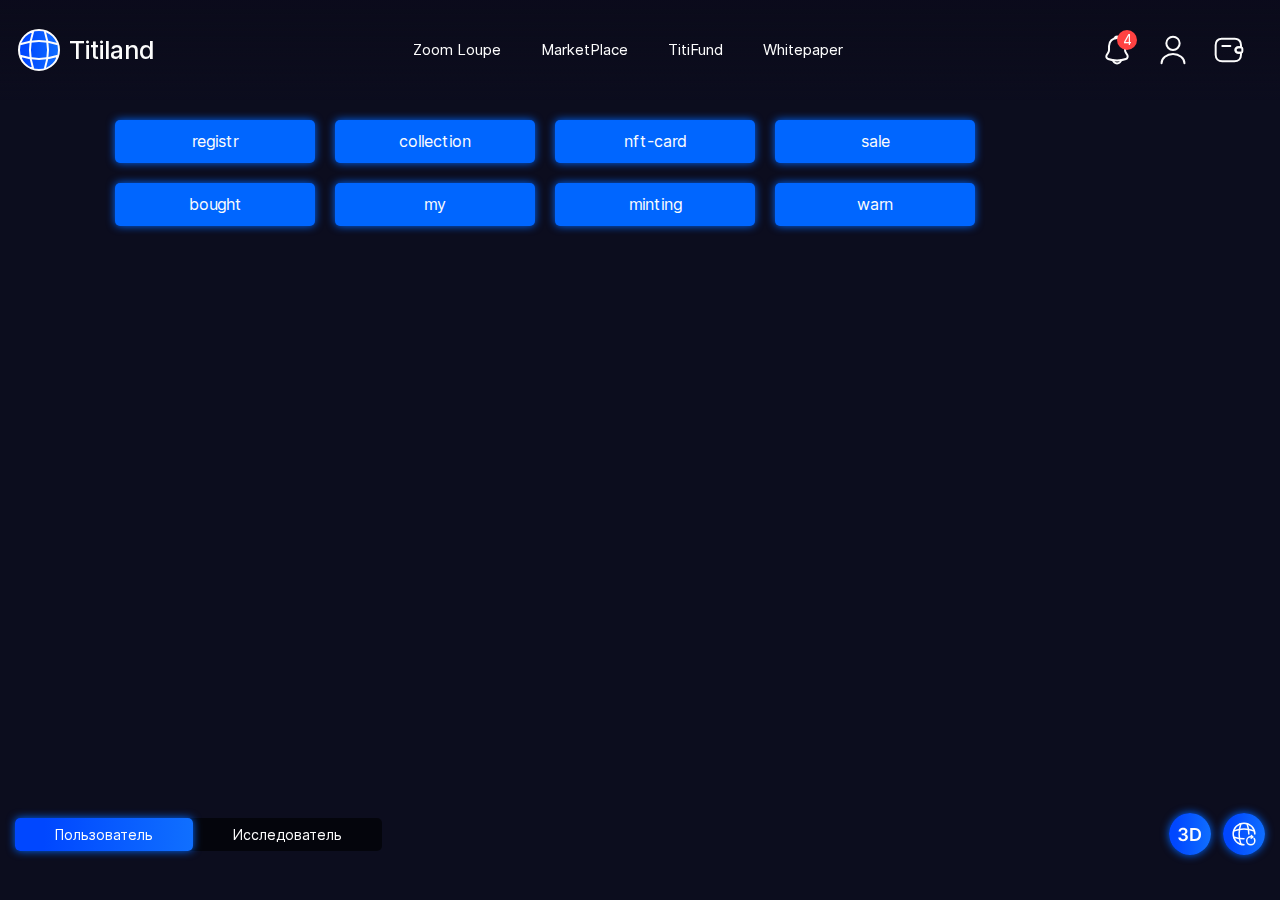
==== index.html @ 987bbcaa "fixes" ====
<!DOCTYPE html>
<html lang="ru">

<head>
   <meta charset="UTF-8">
   <meta http-equiv="X-UA-Compatible" content="IE=edge">
   <meta name="viewport" content="width=device-width, initial-scale=1.0">
   <title>Titiland</title>
   <link rel="stylesheet" href="css/style.css">
</head>

<body>
   <div class="wrapper overflow--hide">
      <header class="header">
         <div class="header__container">
            <a class="header__logo logo" href="#">
               <div class="logo__image">
                  <img src="img/logo.svg" alt="Лого">
               </div>
               <div class="logo__name">
                  Titiland
               </div>
            </a>
            <div class="header__menu menu">
               <a class="menu__item">Zoom Loupe</a>
               <a class="menu__item" href="#">MarketPlace</a>
               <a class="menu__item" href="titifund.html">TitiFund</a>
               <a class="menu__item" href="#">Whitepaper</a>
            </div>
            <button class="header__button btn dn" >
               Подключить кошелек
            </button>
            <div class="header__icons">
               <a class="header__notification">
                  <img src="img/notification.svg" alt="">
                  <span>4</span>
               </a>
               <a href="profile.html" class="header__user">
                  <img src="img/user.svg" alt="">
               </a>
               <a class="header__wallet">
                  <img src="img/wallet.svg" alt="">
               </a>

            </div>
            <div class="burger">
               <span class="bar-top"></span>
               <span class="bar-mid"></span>
               <span class="bar-bot"></span>
            </div>
         </div>
      </header>
      <main class="main">
         <div class="main__container">
            <div class="wallet">
               <div class="wallet__body">
                  <div class="closebtn"></div>
                  <div class="wallet__title">Мой кошелек</div>
                  <div class="wallet__number">0xe1C...B3F5</div>
                  <div class="wallet__value">$0,00 USD</div>
                  <div class="wallet__button btn">Пополнить баланс</div>
                  <div class="wallet__button btn btn-grey">Выйти из кошелька</div>
               </div>
            </div>
            <div class="notification">
               <div class="notification__body">
                  <div class="closebtn"></div>
                  <div class="notification__title">Уведомления</div>
                  <div class="notification__items">
                     <div class="notification__null">
                        У вас нет<br> уведомлений
                     </div>
                     <div class="notification__item">
                        <div class="notification__name">
                           Запрос на покупку NFT
                        </div>
                        <div class="notification__description">
                           Вам поступило предложение о покупке NFT из вашей коллекции “Название NFT”.
                        </div>
                     </div>
                     <div class="notification__item">
                        <div class="notification__name">
                           Запрос отклонен
                        </div>
                        <div class="notification__description">
                           Владелец “Название NFT” отклонил предложение
                        </div>
                     </div>
                     <div class="notification__item">
                        <div class="notification__name">
                           Запрос отклонен
                        </div>
                        <div class="notification__description">
                           Владелец “Название NFT” отклонил предложение
                        </div>
                     </div>
                     <div class="notification__item">
                        <div class="notification__name">
                           Вы купили NFT
                        </div>
                        <div class="notification__description">
                           Поздравляем! Вы купили “Название NFT”.
                        </div>
                     </div>
                     <div class="notification__item">
                        <div class="notification__name">
                           Вы продали NFT
                        </div>
                        <div class="notification__description">
                           Поздравляем! Вы продали “Название NFT” за $100.
                        </div>
                     </div>
                  </div>
                  <div class="notification__button btn btn-grey">Посмотреть все</div>
               </div>
            </div>
            <span class="btns">
               <button class="btn registr">registr</button>
               <button class="btn collect">collection</button>
               <button class="btn nft">nft-card</button>
               <button class="btn sale">sale</button>
               <button class="btn bought">bought</button>
               <button class="btn my">my</button>
               <button class="btn mint">minting</button>
               <button class="btn warn">warn</button>
            </span>
            <style>
               .btns .btn {
                  margin: 20px 20px 0 0;
                  width: 200px;
               }
               .main__container span {
                  margin: 100px;
                  display: flex;
                  flex-wrap: wrap;
               }
            </style>
         </div>
         <div class="registration dn" >
            <div class="registration__title">Добро пожаловать!</div>
            <input type="text" name="nick" class="registration__nick" placeholder="Введите никнейм">
            <input type="text" name="email" class="registration__email" placeholder="Введите электронную почту">
            <button class="registration__button btn">Завершить регистрацию</button>
         </div>
         <div class="collection dn" >
            <span class="closebtn"></span>
            <div class="collection__image bg-image">
               <img src="img/nft.png" alt="">
            </div>
            <div class="collection__name">
               Название коллекции
            </div>
            <div class="collection__info">
               Описание коллекции Описание коллекции Описание коллекции Описание коллекции
            </div>
            <div class="collection__stats stats-collection">
               <div class="stats-collection__count">
                  <div class="stats-collection__value">100000</div>
                  <div class="stats-collection__description">Всего NFT</div>
               </div>
               <div class="stats-collection__bought">
                  <div class="stats-collection__value">1000</div>
                  <div class="stats-collection__description">Куплено</div>
               </div>
               <div class="stats-collection__price">
                  <div class="stats-collection__value">$ 99</div>
                  <div class="stats-collection__description">Стоимость NFT</div>
               </div>
            </div>
            <div class="collection__button btn">Заминтить</div>
         </div>
         <div class="nft-card dn" >
            <div class="closebtn"></div>
            <div class="nft-card__info">
               <div class="nft-card__status">Свободна</div>
               <div class="nft-card__name">Название NFT</div>
               <div class="nft-card__collection">Название коллекции</div>
               <div class="nft-card__price price-nft-card">
                  <div class="price-nft-card__item">
                     <div class="price-nft-card__value">$ 10</div>
                     <div class="price-nft-card__description">Стоимость NFT</div>
                  </div>
               </div>
               <div class="nft-card__button btn">Заминтить</div>
            </div>
            <div class="nft-card__image bg-image">
               <img src="img/nft.png" alt="">
            </div>
         </div>
         <div class="nft-card sale dn" >
            <div class="closebtn"></div>
            <div class="nft-card__info">
               <div class="nft-card__status">На продаже</div>
               <div class="nft-card__name">Название NFT</div>
               <div class="nft-card__collection">Название коллекции</div>
               <div class="nft-card__price price-nft-card">
                  <div class="price-nft-card__item">
                     <div class="price-nft-card__value">$ 10</div>
                     <div class="price-nft-card__description">Стоимость NFT</div>
                  </div>
               </div>
               <div class="nft-card__button btn btn-grey">Перейти к покупке</div>
            </div>
            <div class="nft-card__image bg-image">
               <img src="img/nft.png" alt="">
            </div>
         </div>
         <div class="nft-card bought dn" >
            <div class="closebtn"></div>
            <div class="nft-card__info">
               <div class="nft-card__status">Куплена</div>
               <div class="nft-card__name">Название NFT</div>
               <div class="nft-card__collection">Название коллекции</div>
               <div class="nft-card__button btn btn-grey">Запросить покупку</div>
               <div class="nft-card__button btn btn-grey">Запросить обмен</div>
            </div>
            <div class="nft-card__image bg-image">
               <img src="img/nft.png" alt="">
            </div>
         </div>
         <div class="nft-card my dn">
            <div class="closebtn"></div>
            <div class="nft-card__info">
               <div class="nft-card__status">Мой NFT</div>
               <div class="nft-card__name">Название NFT</div>
               <div class="nft-card__collection">Название коллекции</div>
               <div class="nft-card__price price-nft-card">
                  <div class="price-nft-card__item">
                     <div class="price-nft-card__value">$ 10</div>
                     <div class="price-nft-card__description">За сколько куплена</div>
                  </div>
                  <div class="price-nft-card__item">
                     <div class="price-nft-card__value">$ 15</div>
                     <div class="price-nft-card__description">Цена на рынке</div>
                  </div>
               </div>
               <div class="nft-card__button btn btn-grey">Перейти к продаже</div>
            </div>
            <div class="nft-card__image bg-image">
               <img src="img/nft.png" alt="">
            </div>
         </div>
         <div class="minting dn" >
            <div class="closebtn"></div>
            <div class="minting__container">
               <div class="minting__title">
                  Минт NFT
               </div>
               <div class="minting__collection">
                  Коллекция “Еж и Кролик”
               </div>
               <div class="minting__count">
                  <div class="minting__description">Количество</div>
                  <div class="minus"></div>
                  <input type="number" class="minting__value" value="1" min="1" max="10">
                  <div class="plus active"></div>
               </div>
               <div class="minting__price">
                  <div class="minting__description">Cтоимость</div>
                  <span class="minting__value">$150</span>
               </div>
               <div class="minting__button btn">
                  Заминтить
               </div>
               <div class="minting__info">
                  Вы получите cлучайные NFT из этой коллекции
               </div>
            </div>
         </div>
         <div class="warning dn" >
            <img src="img/warning.svg" alt="">
            <span>Что-то пошло не так</span>
         </div>
      </main>
      <footer class="footer">
         <div class="footer__container">
            <div class="footer__switch">
               <div class="footer__user active">Пользователь</div>
               <div class="footer__explorer">Исследователь</div>
            </div>
            <div class="footer__buttons">
               <a class="footer__3d">
                  <img src="img/3d.svg" alt="">
               </a>
               <a class="footer__reset">
                  <img src="img/reset.svg" alt="">
               </a>
            </div>
         </div>
      </footer>
   </div>
</body>
<script src="js/script.js"></script>
<script src="js/open.js"></script>
<script src="js/minting.js"></script>

</html>
---- css/style.css ----
@charset "UTF-8";

/*/////////////////////////////// Шрифты ///////////////////////////////*/
@font-face {
  font-family: "Inter";
  font-style: normal;
  font-weight: 400;
  font-display: swap;
  src: url("../fonts/Inter-Light.woff2") format("woff2"), url("../fonts/Inter-Light.woff") format("woff");
}

@font-face {
  font-family: "Inter";
  font-style: normal;
  font-weight: 500;
  font-display: swap;
  src: url("../fonts/Inter-Regular.woff2") format("woff2"), url("../fonts/Inter-Regular.woff") format("woff");
}

@font-face {
  font-family: "Inter";
  font-style: normal;
  font-weight: 600;
  font-display: swap;
  src: url("../fonts/Inter-Medium.woff2") format("woff2"), url("../fonts/Inter-Medium.woff") format("woff");
}

@font-face {
  font-family: "Inter";
  font-style: normal;
  font-weight: 700;
  font-display: swap;
  src: url("../fonts/Inter-SemiBold.woff2") format("woff2"), url("../fonts/Inter-SemiBold.woff") format("woff");
}

@font-face {
  font-family: "Inter";
  font-style: normal;
  font-weight: 800;
  font-display: swap;
  src: url("../fonts/Inter-Bold.woff2") format("woff2"), url("../fonts/Inter-Bold.woff") format("woff");
}

@font-face {
  font-family: "Inter";
  font-style: normal;
  font-weight: 900;
  font-display: swap;
  src: url("../fonts/Inter-ExtraBold.woff2") format("woff2"), url("../fonts/Inter-ExtraBold.woff") format("woff");
}

/*/////////////////////////////// Шрифты ///////////////////////////////*/
/*
//
*/
/*/////////////////////////////// Обнуление ///////////////////////////////*/
* {
  padding: 0;
  margin: 0;
  border: 0;
}

*,
*:before,
*:after {
  -moz-box-sizing: border-box;
  -webkit-box-sizing: border-box;
  box-sizing: border-box;
}

:focus,
:active {
  outline: none;
}

nav,
footer,
header,
aside {
  display: block;
}

html,
body {
  height: 100%;
  width: 100%;
  font-size: 100%;
  line-height: 1;
  font-size: 14px;
  overscroll-behavior: none;
  -ms-text-size-adjust: 100%;
  -moz-text-size-adjust: 100%;
  -webkit-text-size-adjust: 100%;
  font-family: "Inter", sans-serif;
  background-color: #0c0d1e;
  color: #fcfcfc;
}

input,
button,
textarea {
  font-family: inherit;
}

input::-ms-clear {
  display: none;
}

button {
  cursor: pointer;
}

button::-moz-focus-inner {
  padding: 0;
  border: 0;
}

a,
a:visited,
a:hover {
  text-decoration: none;
  color: unset;
  cursor: pointer;
}

a:focus,
a:active {
  outline: none;
  color: unset;
}

a,
label {
  -webkit-tap-highlight-color: transparent;
}

ul li {
  list-style: none;
}

img {
  vertical-align: top;
}

h1,
h2,
h3,
h4,
h5,
h6 {
  font-size: inherit;
  font-weight: inherit;
}

img,
video {
  pointer-events: none;
  -moz-user-select: none;
  -webkit-user-select: none;
  -ms-user-select: none;
  user-select: none;
}

/*/////////////////////////////// Обнуление ///////////////////////////////*/
/*
//
*/
/*///////////////////////// Бургер /////////////////////////*/
.burger {
  display: none;
  background: transparent;
  border: 1px solid transparent;
  margin: 0 0 0 20px;
  position: relative;
  z-index: 3;
}

.burger:focus {
  outline-width: 0;
}

.burger [class*="bar-"] {
  background: #fff;
  display: block;
  -webkit-transform: rotate(0deg);
  transform: rotate(0deg);
  -webkit-transition: 0.4s ease transform;
  transition: 0.4s ease transform;

  border-radius: 8px;
  height: 2px;
  width: 33px;
  margin-bottom: 6px;
}

.burger .bar-bot {
  margin-bottom: 0;
}

.opened .bar-top {
  -webkit-transform: rotate(45deg);
  transform: rotate(45deg);
  -webkit-transform-origin: 15% 15%;
  transform-origin: 15% 15%;
}

.opened .bar-mid {
  opacity: 0;
}

.opened .bar-bot {
  -webkit-transform: rotate(45deg);
  transform: rotate(-45deg);
  -webkit-transform-origin: 15% 95%;
  transform-origin: 15% 95%;
}

/*///////////////////////// Бургер /////////////////////////*/
/*
//
*/
/*///////////////////////// Основные /////////////////////////*/
[class *="__container"] {
  max-width: 1430px;
  padding: 0 15px;
  margin: 0 auto;
}

.btn {
  cursor: pointer;
  padding: 12px 40px;
  text-align: center;

  background: #0066FF;
  box-shadow: 0px 0px 8px #0066FF;
  color: #fcfcfc;
  border-radius: 5px;

  font-weight: 500;
  font-size: 16px;
  line-height: calc(19/16);
  white-space: nowrap;
}

.btn:hover {
  background: #1672fc;
  box-shadow: 0px 0px 8px #1672fc;
}

.btn-grey {
  background: #393E45;
  box-shadow: 0px 0px 8px #393E45;
}

.btn-grey:hover {
  background: #46494e;
  box-shadow: 0px 0px 8px #46494e;
}

.closebtn {
  position: absolute;
  top: 30px;
  right: 30px;
  width: 25px;
  height: 25px;
  cursor: pointer;
}

.closebtn::after,
.closebtn::before {
  content: "";
  position: absolute;
  height: 1px;
  width: 34px;
  background-color: #BABABA;
}

.closebtn::after {
  top: 50%;
  left: 50%;
  transform: translate(-50%, -50%) rotate(45deg);
}

.closebtn::before {
  bottom: 50%;
  left: 50%;
  transform: translate(-50%, -50%) rotate(-45deg);
}

.warning {
  display: flex;
  padding: 10px 30px;
  gap: 10px;
  background: #CC2B2B;
  box-shadow: 0px 0px 2px rgba(255, 0, 0, 0.8);
  border-radius: 5px;
  position: absolute;
  top: 130px;
  left: 50%;
  transform: translateX(-50%);
  white-space: nowrap;
  align-items: center;
  font-weight: 500;
  font-size: 18px;
  line-height: calc(22/18);
  color: #FFFFFF;
}

.wrapper {
  min-height: 100%;
  margin-left: calc(100vw - 100%);
}

.main {
  width: 100vw;
  height: 100vh;
  overflow: hidden;
  position: relative;
}

.main__container {
  width: 100%;
  height: 100%;
  position: relative;
  overflow: hidden;
}

.overflow--hide {
  overflow: hidden;
}

/*///////////////////////// Основные /////////////////////////*/
/*
//
*/
/*///////////////////////// Хедр /////////////////////////*/
.header {
  padding-right: calc(20px - (100vw - 100%));
  position: fixed;
  z-index: 5;
  top: 0;
  left: 0;
  height: 100px;
  width: 100%;
  background: linear-gradient(180deg, rgba(11, 11, 26, 0.7) 8%, rgba(11, 11, 26, 0.48) 46.33%, rgba(14, 14, 14, 0) 100%);
}

.header__container {
  display: flex;
  height: 100%;
  width: 100%;
  align-items: center;
}

.header__logo {
  position: relative;
  z-index: 3;
}

.logo {
  display: flex;
  align-items: center;
}

.logo__image {}

.logo__image img {}

.logo__name {
  font-weight: 600;
  font-size: 25px;
  line-height: 30px;
  margin: 0 0 0 6px;
}

.header__menu {
  flex: 1 1 auto;
}

.menu {
  padding: 0 40px;
  display: flex;
  justify-content: center;
  gap: 40px;
}

.menu__item {
  font-weight: 500;
  font-size: 15px;
  line-height: calc(18/15);
  white-space: nowrap;
  transition: all 0.2s ease;
}

.menu__item.active {
  font-weight: 700;
  color: #61A0FF;
}

.menu__item:not(.active):hover {
  color: #98C1FF;
  transform: scale(1.05);
}

.header__button {
  position: relative;
  z-index: 3;
}

.header__icons {
  position: relative;
  z-index: 3;
  display: flex;
  gap: 24px;
}

.header__notification {
  position: relative;
}

.header__notification span {
  pointer-events: none;
  font-weight: 500;
  font-size: 14px;
  display: flex;
  align-items: center;
  justify-content: center;
  width: 20px;
  height: 20px;

  background: #FF4242;
  border-radius: 50%;
  position: absolute;
  top: -4px;
  right: -4px;
}

.header__icons a {
  cursor: pointer;
}

@media screen and (max-width:425px) {
  .logo__name {
    display: none;
  }

  .btn {
    font-size: 14px;
  }
}

@media screen and (max-width:300px) {
  .header__icons {
    gap: 14px;
  }

  .header__icons a {
    width: 28px;
  }

  .header__icons img {
    width: 100%;
  }
}

/*///////////////////////// Основные /////////////////////////*/
/*
//
*/
/*///////////////////////// Меню на мобилке /////////////////////////*/
@media screen and (max-width: 950px) {
  .menu {
    gap: 25px;
  }
}

@media screen and (max-width: 900px) {
  .burger {
    display: block;
  }

  .header__icons {
    flex: 1 1 auto;
    justify-content: end;
  }

  .menu {
    padding: 120px 0;
    position: absolute;
    left: 0;
    top: 0;
    width: 100%;
    height: auto;
    flex-direction: column;
    align-items: center;
    opacity: 0;
    overflow: auto;

    background: rgba(5, 5, 12, 1);

    transition: transform 0.6s ease, opacity 0.6s ease;
    transform: translate(0, -100%);
  }

  .menu__item {
    font-size: 20px;
  }

  .header.opened .menu {
    opacity: 1;
    transform: translate(0);
  }
}

/*///////////////////////// Меню на мобилке /////////////////////////*/
/*
//
*/
/*///////////////////////// Меню на мобилке /////////////////////////*/
/*
//
*/
/*///////////////////////// Футер /////////////////////////*/
.footer {
  padding: 45px 0;
  position: fixed;
  bottom: 0;
  left: 0;
  width: 100%;
  margin-left: calc(100vw - 100%);
}

.footer__container {
  display: flex;
  justify-content: space-between;
  align-items: center;
}

.footer__switch {
  display: flex;
  background: rgba(0, 0, 0, 0.6);
  border-radius: 5px;

  font-weight: 500;
  font-size: 14px;
  line-height: calc(17/14);
}

.footer__user,
.footer__explorer {
  cursor: pointer;
  padding: 8px 40px;
}

.footer__switch .active {
  background: linear-gradient(92.61deg, #0047FF 16.48%, #1070FF 100.86%);
  box-shadow: 0px 0px 8px #0066FF;
  border-radius: 5px;
}

.footer__buttons {
  display: flex;
  gap: 12px;
}

.footer__buttons a {
  cursor: pointer;
  width: 42px;
  height: 42px;

  display: flex;
  align-items: center;
  justify-content: center;

  background: linear-gradient(92.61deg, #0047FF 16.48%, #1070FF 100.86%);
  box-shadow: 0px 0px 8px #0066FF;
  border-radius: 50%;
}

.footer__buttons a:hover {
  background: #1672fc;
  box-shadow: 0px 0px 8px #1672fc;
}

@media screen and (max-width: 768px) {
  .footer {
    padding: 25px 0;
  }
}

@media screen and (max-width: 525px) {

  .footer__user,
  .footer__explorer {
    cursor: pointer;
    padding: 8px 20px;
  }

  .footer__switch {
    display: none;
  }

  .footer__container {
    justify-content: center;
  }
}

/*///////////////////////// Футер /////////////////////////*/
/*
//
*/
/*///////////////////////// Регистрация /////////////////////////*/
.registration {
  position: absolute;
  z-index: 5;
  top: 50%;
  left: 50%;
  transform: translate(-50%, -50%);

  width: min(570px, 90%);
  padding: 80px 16px;

  display: flex;
  flex-direction: column;
  align-items: center;

  background: rgba(5, 5, 12, 0.98);
  border-radius: 20px;
}

.registration__title {
  font-weight: 500;
  font-size: 26px;
  line-height: clac(31/26);
  margin: 0 0 24px 0;
}

.registration input {
  margin: 0 0 12px 0;
  font-weight: 400;
  font-size: 16px;
  line-height: calc(19/16);
  color: #fcfcfc;

  padding: 12px 0 12px 20px;
  background: #161B28;
  border-radius: 5px;
}

.registration__button {
  margin: 12px 0 0 0;
  padding: 12px 0;

  text-align: center;
}

.registration__button,
.registration input {
  max-width: 330px;
  width: 100%;
}

@media screen and (max-width: 550px) {
  .registration {
    padding: 60px 16px;
  }

  .registration__title {
    font-size: 20px;
  }

  .registration__button,
  .registration input {
    font-size: 14px;
    padding: 10px;
  }
}

/*///////////////////////// Регистрация /////////////////////////*/
/*
//
*/
/*///////////////////////// Коллекция /////////////////////////*/
.collection {
  position: absolute;
  z-index: 5;
  left: 50%;
  top: 50%;
  transform: translate(-50%, -50%);

  background: rgba(5, 5, 12, 0.98);
  border-radius: 20px;
  padding: 30px;
  width: min(410px, 100%);
}

.collection__image {
  width: min(100%, 180px);
  margin: 0 auto;
  position: relative;
}

.bg-image {
  position: relative;
  pointer-events: none;
}

.bg-image::after,
.bg-image::before {
  content: "";
  position: absolute;
  z-index: 1;
  top: 50%;
  left: 50%;
  transform: translate(-50%, -50%);
  width: 130%;
  height: 130%;
}

.bg-image::after {
  background: url("../img/nft_blur.svg") no-repeat;
  background-position: center;
  background-size: contain;
}

.bg-image::before {
  background: url("../img/nft_blur2.svg") no-repeat;
  background-position: center;
  background-size: contain;
  width: 180%;
  height: 180%;
}

.bg-image img {
  width: 100%;
  position: relative;
  z-index: 2;
}

.collection__name {
  font-weight: 600;
  font-size: 22px;
  line-height: calc(27/22);

  margin: 18px 0 4px 0;
}

.collection__info {
  font-weight: 400;
  font-size: 14px;
  line-height: calc(17/14);
  color: #787878;
}

.collection__stats {
  margin: 22px 0;
}

.stats-collection {
  display: flex;
  gap: 32px;
}

.stats-collection__count {}

.stats-collection__bought {}

.stats-collection__price {}

.stats-collection__value {
  font-weight: 700;
  font-size: 18px;
  line-height: calc(22/18);
}

.stats-collection__description {
  font-weight: 400;
  font-size: 12px;
  line-height: calc(15/12);
  color: #BABABA;
  white-space: nowrap;
}

.collection__button {}

@media screen and (max-width: 425px) {
  .collection {
    top: auto;
    bottom: 0;
    left: 0;
    transform: translate(0);
    padding: 20px;
  }

  .collection__name {
    font-size: 20px;
  }

  .closebtn {
    top: 20px;
    right: 20px;
  }

  .stats-collection {
    gap: 16px;
  }

  .stats-collection__value {
    font-size: 16px;
  }
}

/*///////////////////////// Коллекция /////////////////////////*/
/*
//
*/
/*///////////////////////// Карточка продукта /////////////////////////*/
.nft-card {
  position: absolute;
  z-index: 5;
  left: 50%;
  top: 50%;
  transform: translate(-50%, -50%);

  background: rgba(5, 5, 12, 0.98);
  border-radius: 20px;
  padding: 30px;
  width: min(543px, 100%);

  display: flex;
  align-items: center;
  gap: 32px;
}

.closebtn {}

.nft-card__info {
  flex: 1 1 auto;
}

.nft-card__status {
  display: inline-block;
  padding: 2px 12px;

  background: #039500;
  border-radius: 100px;

  font-weight: 500;
  font-size: 12px;
  line-height: calc(15/12);


  margin: 0 0 14px 0;
}

.nft-card__name {
  font-weight: 600;
  font-size: 22px;
  line-height: calc(27/22);
  margin: 0 0 4px 0;

  white-space: nowrap;
}

.nft-card__collection {
  font-weight: 400;
  font-size: 14px;
  line-height: calc(17/14);
  color: #787878;
  margin: 0 0 22px 0;

  white-space: nowrap;
}

.nft-card__price {
  margin: 0 0 22px 0;
}

.price-nft-card {
  display: flex;
  flex-wrap: wrap;
}

.price-nft-card__item:first-child {
  margin: 0 32px 15px 0;
}

.price-nft-card__value {
  font-weight: 700;
  font-size: 18px;
  line-height: calc(22/18);
}

.price-nft-card__description {
  white-space: nowrap;

  font-weight: 400;
  font-size: 12px;
  line-height: calc(15/12);
  color: #BABABA;
}

.nft-card__button {
  white-space: nowrap;
  padding: 12px 10px;
}

.nft-card__image {
  padding: 0 16px;
  flex: 0 0 190px;
}


@media screen and (max-width: 425px) {
  .nft-card {
    flex-direction: column-reverse;
    align-items: stretch;
    top: auto;
    bottom: 0;
    left: 0;
    transform: translate(0);
    padding: 20px;
  }

  .nft-card__image {
    width: 190px;
    margin: 0 auto;
  }

  .nft-card__collection {
    margin: 0 0 16px 0;
  }

  .nft-card__button {
    margin: 16px 0 0 0;
  }

  .nft-card__name {
    font-size: 20px;
  }

  .price-nft-card__value {
    font-size: 16px;
  }

}

.sale .nft-card__status {
  background: #DC7700;
}

.bought .nft-card__status {
  background: #CC2B2B;
}

.bought .nft-card__button:last-child {
  margin: 12px 0 0 0;
}

.my .nft-card__status {
  background: #0066FF;
}

/*///////////////////////// Карточка продукта /////////////////////////*/
/*
//
*/
/*///////////////////////// Карточка покупки /////////////////////////*/
.minting {
  width: min(610px, 100%);
  padding: 60px 0;
  background: rgba(5, 5, 12, 0.98);
  border-radius: 20px;

  position: absolute;
  z-index: 5;
  top: 50%;
  left: 50%;
  transform: translate(-50%, -50%);
}

.minting__container {
  max-width: 330px;
  padding: 0;
}

.minting__title {
  font-weight: 500;
  font-size: 26px;
  line-height: calc(31/26);
  text-align: center;

  margin: 0 0 4px 0;
}

.minting__collection {
  font-weight: 500;
  font-size: 18px;
  line-height: calc(22/18);

  color: #787878;
  text-align: center;

  margin: 0 0 28px 0;
}

.minting__count,
.minting__price {
  display: flex;
  justify-content: space-between;
  align-items: center;

  padding: 12px 20px;
  background: #161B28;
  border-radius: 5px;

  margin: 0 0 12px 0;
}

.minting__description {
  flex: 1 1 auto;
  font-weight: 400;
  font-size: 16px;
  line-height: 19px;
  color: #BABABA;
}

span.minting__value {
  font-weight: 700;
  font-size: 16px;
}

input.minting__value {
  font-weight: 700;
  font-size: 16px;
  background: transparent;
  color: #fcfcfc;
  text-align: center;

  max-width: 20px;
  -moz-appearance: textfield;
}

input.minting__value::-webkit-inner-spin-button,
input.minting__value::-webkit-outer-spin-button {
  display: none;
}

.minting__count .minting__value {
  margin: 0 10px;
}

.plus,
.minus {
  -moz-user-select: none;
  -webkit-user-select: none;
  -ms-user-select: none;
  user-select: none;

  width: 16px;
  height: 16px;
  border-radius: 50%;

  display: flex;
  align-items: center;
  justify-content: center;

  border: 1px solid #4D4D5B;
  position: relative;

  line-height: 0;
}

.plus::after,
.plus::before,
.minus::after {
  content: "";
  position: absolute;

  background: #4D4D5B;
  top: 50%;
  left: 50%;
  transform: translate(-50%, -50%);
}

.plus::after {
  width: 6px;
  height: 1px;
}

.plus::before {
  width: 1px;
  height: 6px;
}

.minus::after {
  width: 6px;
  height: 1px;
}


.plus.active::after,
.plus.active::before,
.minus.active::after {
  background: #fcfcfc;
}

.plus.active,
.minus.active {
  cursor: pointer;
  border-color: #fcfcfc;
}

.minting__price {}

.minting__button {
  margin: 16px 0 12px 0;
}

.minting__info {
  font-weight: 400;
  font-size: 12px;
  line-height: calc(15/12);

  color: #787878;
  text-align: center;
}

@media screen and (max-width: 425px) {
  .minting {
    top: auto;
    bottom: 0;
    left: 0;
    transform: translate(0);
    padding: 30px 16px;
  }

  .minting__title,
  .minting__collection {
    text-align: start;
  }

  .minting__title {
    font-size: 20px;
  }

  .minting__collection {
    font-size: 14px;
  }

  .minting .closebtn {
    top: 30px;
    right: 16px;
  }
}

/*///////////////////////// Карточка покупки /////////////////////////*/
/*
//
*/
/*///////////////////////// Кошелек /////////////////////////*/
.wallet {
  position: absolute;
  top: 100px;
  right: 15px;
  z-index: 15;

  width: min(372px, 100%);
}

.wallet__body {
  position: fixed;
  padding: 30px;
  width: min(372px, 100%);

  transform: translateX(200%);
  visibility: hidden;
  transition: transform 0.3s ease, visibility 0.3s ease;

  background: rgba(5, 5, 12, 0.98);
  border-radius: 20px;

  overflow: hidden;
}

.wallet__title {
  font-weight: 500;
  font-size: 26px;
  line-height: calc(31/26);
}

.wallet__number {
  font-weight: 500;
  font-size: 14px;
  line-height: calc(17/14);
  color: #787878;
}

.wallet__value {
  font-weight: 700;
  font-size: 18px;
  line-height: calc(22/18);

  margin: 28px 0 16px 0;
}

.wallet__button {
  margin: 12px 0 0 0;
}

@media screen and (max-width: 425px) {
  .wallet {}

  .wallet__body {
    bottom: 0;
    left: 0;
    width: 100%;
    padding: 30px 16px;
    transform: translateY(200%);
  }

  .wallet__title {
    font-size: 20px;
  }

  .wallet__value {
    font-size: 16px;
  }

  .wallet .closebtn {
    top: 30px;
    right: 16px;
  }
}

/*///////////////////////// Кошелек /////////////////////////*/
/*
//
*/
/*///////////////////////// Уведомления /////////////////////////*/
.notification {
  position: absolute;
  z-index: 15;
  top: 100px;
  right: 15px;
  width: 352px;
  height: 100px;
  pointer-events: none;
}

.notification__body {
  width: 352px;
  min-height: 300px;
  height: min(610px, calc(100vh - 190px));

  position: fixed;

  background: rgba(5, 5, 12, 0.98);
  border-radius: 20px;

  display: flex;
  flex-direction: column;
  transform: translateX(200%);
  visibility: hidden;
  transition: transform 0.3s ease, visibility 0.3s ease;

  overflow: hidden;
}

.notification .active,
.wallet .active {
  transform: translateX(0);
  visibility: visible;
  pointer-events: all;
}

.notification__title {
  font-weight: 500;
  font-size: 26px;
  line-height: calc(31/26);

  padding: 30px;
}

.notification__items {
  display: flex;
  flex-direction: column;
  flex-wrap: wrap;
  flex: 1 1 auto;
  overflow: hidden;
  -ms-overflow-style: none;
  scrollbar-width: none;
}

.notification__items::-webkit-scrollbar {
  display: none;
}


.notification__null {
  display: none;
  margin: auto 0;
  font-weight: 400;
  font-size: 16px;
  line-height: 1.3;
  text-align: center;

  color: #787878;
}

.notification__item {
  padding: 15px 30px;
  position: relative;

  cursor: pointer;
  /* display: none; */
}

.notification__item:hover {
  background: #161B28;
}

.notification__item::before {
  content: "";
  position: absolute;
  top: 0;
  left: 0;
  width: 100%;
  height: 1px;
  background: #161B28;
}

.notification__item:last-child::after {
  content: "";
  position: absolute;
  bottom: 0;
  left: 0;
  width: 100%;
  height: 1px;
  background: #161B28;
}

.notification__name {
  font-weight: 500;
  font-size: 18px;
  line-height: calc(22/18);
}

.notification__description {
  font-weight: 400;
  font-size: 14px;
  line-height: calc(17/14);

  color: #BABABA;
}

.notification__button {
  margin: 30px;
}

@media screen and (max-width: 425px) {
  .notification__body {
    width: 100%;
    top: auto;
    bottom: 0;
    right: auto;
    left: 0;

    min-height: 375px;
    height: min(590px, calc(100vh - 190px));
  }

  .notification__body {
    transform: translateY(200%);
  }

  .notification__title {
    padding: 16px 30px;
    font-size: 20px;
  }

  .notification__button {
    padding: 16px 30px;
  }

  .notification__item {
    padding: 15px 16px;
  }

  .notification__name {
    font-size: 16px;
  }
}

/*///////////////////////// Уведомления /////////////////////////*/
/*
//
*/
/*///////////////////////// TitiFund /////////////////////////*/
.titifund {
  padding: 0 0 20px 0;
}

.tf {
  min-height: auto;
  height: auto;
}

.titifund__container {
  padding: 130px 15px 20px 15px;
  position: relative;
}

.titifund__fund {
  width: 100%;
  text-align: center;
  padding: 100px 0;

  background: #05050C;
  border-radius: 20px;
}

.titifund__text {
  font-weight: 500;
  font-size: 26px;
  line-height: calc(31/26);

  color: #C2C2C2;
}

.titifund__value {
  font-weight: 800;
  font-size: 60px;
  line-height: calc(73/60);
}

.titifund__information {
  margin: 60px 0 0 0;
}

.information-titifund {
  display: flex;
  gap: 6%;
}

.information-titifund__item {
  flex: 0 0 47%;
}

.information-titifund__title {
  font-weight: 500;
  font-size: 26px;
  line-height: calc(31/26);
}

.information-titifund__line {
  width: 50px;
  height: 3px;
  background: #0066FF;
  margin: 20px 0;
  border-radius: 20px;
}

.information-titifund__text {
  max-width: 550px;
  font-weight: 400;
  font-size: 18px;
  line-height: 1.4;
}

@media screen and (max-width: 800px) {
  .titifund__container {
    padding: 120px 15px 20px 15px;
  }

  .titifund__fund {
    padding: 60px 0;
  }

  .titifund__text {
    font-size: 20px;
  }

  .titifund__value {
    font-size: 40px;
  }

  .information-titifund {
    flex-direction: column;
    gap: 40px;
  }
}

@media screen and (max-width: 425px) {
  .titifund__text {
    font-size: 15px;
  }

  .titifund__value {
    font-size: 30px;
  }
}

/*///////////////////////// TitiFund /////////////////////////*/
/*
//
*/
/*///////////////////////// Профиль /////////////////////////*/
.main-profile__container {
  width: 100%;
  height: 100%;
  position: relative;
}

.profile {
  padding: 160px 0 60px 0;
  display: flex;
  align-items: center;
  gap: 40px;
}

.profile__image {
  flex: 0 1 240px;
}

.profile__image img {
  width: 100%;
}

.profile__info {}

.profile__name {
  font-weight: 600;
  font-size: 32px;
  line-height: calc(39/32);
}

.profile__email {
  font-weight: 500;
  font-size: 22px;
  line-height: calc(27/22);
  color: #787878;
  margin: 0 0 30px 0;
}

.profile__button {}

.p-menu {
  width: 100%;
  border-bottom: 1px solid #161B28;
  display: flex;
  gap: 40px;
  overflow-x: auto;
}

.p-menu::-webkit-scrollbar {
  position: absolute;
  display: none;
}

.p-menu__item {
  white-space: nowrap;
  padding: 12px 0;
  cursor: pointer;
  font-weight: 500;
  font-size: 18px;
  line-height: 22px;
  color: #787878;
}

.p-menu__item:not(.active):hover {
  color: #BABABA;
}

.p-menu__item.active {
  color: #FCFCFC;
  border-bottom: 2px solid #FCFCFC;
}

@media screen and (max-width: 900px) {
  .profile__image {
    flex: 0 1 200px;
  }
}

@media screen and (max-width: 525px) {
  .profile__image {
    flex: 0 0 100px;
  }

  .profile__name {
    font-size: 20px;
  }

  .profile__email {
    font-size: 16px;
    margin: 0;
  }

  .profile {
    flex-wrap: wrap;
    gap: 12px;
    padding: 110px 0 10px 0;
    margin: 0 0 20px 0;
  }

  .profile__button {
    margin: 8px 0 0 0;
    flex: 1 1 100%;
    padding: 12px 0;
  }

  .p-menu {
    gap: 30px;
  }

  .p-menu__item {
    font-size: 14px;
  }
}

/*///////////////////////// Профиль /////////////////////////*/
/*
//
*/
/*///////////////////////// Инвентарь /////////////////////////*/
.inventory {
  display: grid;
  gap: 30px;
  grid-template: 36px 1fr/300px 1fr;
  grid-template-areas:
    "opt sort"
    "opt items";
  margin: 60px 0 0 0;
  padding: 0 0 50px 0;
}

.inventory__filter {
  grid-area: opt;
}

/*/////////////// filter ///////////////*/

.filter {
  height: min-content;
  max-width: 100%;
  padding: 30px;
  background: #06060F;
  border-radius: 20px;

  display: flex;
  flex-direction: column;


  position: sticky;
  position: -webkit-sticky;
  top: 100px;
  left: 0;
}

.filter__item {
  max-height: 0;
  opacity: 0;
  visibility: hidden;
  transition: all 0.4s ease;
  margin: 0 0 0 0;
}

.filter__item.active {
  visibility: visible;
  max-height: 500px;
  opacity: 1;
  margin: 0 0 38px 0;
}

.filter__btn span {
  width: 14px;
  height: 6px;
  position: relative;
  transition: all 0.4s ease;
  transform: rotate(-90deg);
}

.filter__btn.active span {
  transform: rotate(0);
}

.filter__btn span::after {
  content: "";
  position: absolute;
  top: 50%;
  left: 0;
  width: 8px;
  height: 2px;
  border: 1px solid #BABABA;
  transform: rotate(45deg) translateY(-50%);
}

.filter__btn span::before {
  content: "";
  position: absolute;
  top: 50%;
  right: 0;
  width: 8px;
  height: 2px;
  border: 1px solid #BABABA;
  transform: rotate(-45deg) translateY(-50%);
}

.filter__title {
  font-weight: 500;
  font-size: 22px;
  line-height: 140%;
  margin: 0 0 10px 0;
}

.filter .filter__title,
.filter .closebtn {
  display: none;
}

.filter__bg {
  position: absolute;
  z-index: 5;
  top: 0;
  opacity: 0;
  visibility: hidden;

  left: 0;
  width: 100%;
  height: 100%;
  transition: all 0.5s linear;
  background: rgba(0, 0, 0, 0.2);
  backdrop-filter: blur(2.5px);
}


.filter__price {}

.filter__btn {
  cursor: pointer;
  font-weight: 500;
  font-size: 18px;
  line-height: 130%;
  display: flex;
  width: 100%;
  justify-content: space-between;
  align-items: center;

  margin: 0 0 12px 0;
}

.filter__input {
  display: flex;
  justify-content: space-between;
  align-items: center;
  gap: 12px;
}

.filter__checkbox {
  display: flex;
  gap: 10px;
  flex-direction: column;
}

.filter__checkbox label {
  line-height: calc(17/14);
  cursor: pointer;
  display: inline-flex;
  align-items: center;
  user-select: none;
}

.filter__checkbox input {
  position: absolute;
  z-index: -1;
  opacity: 0;
}

.filter__checkbox label::before {
  content: '';
  display: inline-flex;
  width: 18px;
  height: 18px;
  flex-shrink: 0;
  flex-grow: 0;
  background: #161B28;
  border: 1px solid #4D4D5B;
  border-radius: 2px;
  margin-right: 0.5em;
  background-repeat: no-repeat;
  background-position: center center;
  background-size: 50% 50%;
}

.filter__checkbox input:checked+label::before {
  border-color: #0066FF;
  border: 1px solid #0066FF;
  background-color: #0b76ef;
  background-image: url("../img/checkbox.svg");
}

.filter__checkbox input:not(:disabled):not(:checked)+label:hover::before {
  background: #242a38;
}

.input-line {
  flex: 0 0 16px;
  height: 2px;
  width: 16px;
  background: #FCFCFC;
}

.filter__input input {
  display: inline-block;
  max-width: 100px;
  width: 100%;
  padding: 6px 8px 6px 18px;
  background: #161B28;
  border-radius: 5px;
  font-weight: 500;
  font-size: 16px;
  line-height: 19px;
  color: #FCFCFC;
  -moz-appearance: textfield;
}

.filter__input input::-webkit-inner-spin-button,
.filter__input input::-webkit-outer-spin-button {
  display: none;
}

.filter__input div {
  position: relative;
}

.filter__input div::before {
  content: "$";
  width: 10px;
  height: 18px;
  font-weight: 500;
  font-size: 16px;
  line-height: 19px;
  position: absolute;
  top: 50%;
  left: 8px;
  transform: translateY(-50%);
}

.filter__price--min {}

.filter__price--max {}

.filter__slider {
  position: relative;
  width: 100%;
  height: 1px;
  background: #8993a1;
  margin: 28px 0 0 0;
  -webkit-touch-callout: none;
  /* iOS Safari */
  -webkit-user-select: none;
  /* Safari */
  -khtml-user-select: none;
  /* Konqueror HTML */
  -moz-user-select: none;
  /* Old versions of Firefox */
  -ms-user-select: none;
  /* Internet Explorer/Edge */
  user-select: none;
  /* Non-prefixed version, currently
                                  supported by Chrome, Edge, Opera and Firefox */
}

.filter__slider-progress {
  height: 2px;
  position: absolute;
  background: #0066FF;
  left: 0%;
  right: 0%;
}

.filter__slider span {
  cursor: pointer;
  position: absolute;

  width: 16px;
  height: 16px;
  background: #0066FF;
  border-radius: 50%;

  top: 50%;
}

.filter__slider--range {
  position: absolute;
  width: 100%;
  height: 100%;
  top: 50%;
  transform: translateY(-50%);
}

.filter__slider--range input {
  cursor: pointer;
  position: absolute;
  top: 50%;
  left: -2%;
  transform: translateY(-50%);
  width: 104%;
  height: 5px;
  background: none;
  -webkit-appearance: none;
  appearance: none;
  pointer-events: none;
}

input[type="range"]::-webkit-slider-thumb {
  width: 20px;
  height: 20px;
  background: #0066FF;
  border-radius: 50%;
  pointer-events: auto;
  -webkit-appearance: none;
}

input[type="range"]::-moz-range-thumb {
  width: 20px;
  height: 20px;
  background: #0066FF;
  border-radius: 50%;
  pointer-events: auto;
  -moz-appearance: none;
  border: none;
}

.filter__type-nft {}

.filter__collection {}

.filter__clear {
  line-height: 140%;
  color: #0066FF;
  flex: 1 1 auto;

  display: flex;
  align-items: end;
}

.filter__clear span {
  padding: 20px 0 0 0;
  cursor: pointer;
}

/*/////////////// filter ///////////////*/

.inventory__sort {
  grid-area: sort;
}

/*/////////////// sort ///////////////*/

.sort {
  display: flex;
  gap: 30px;
  align-items: center;
}

.sort__search {
  height: 100%;
  padding: 6px 16px;
  background: #161B28;
  border-radius: 5px;
  display: flex;
  align-items: center;

  flex: 0 1 57%;
}

.sort__search input {
  flex: 1 1 auto;
  margin: 0 0 0 8px;
  color: #fcfcfc;
  height: 100%;
  background: transparent;
}

.sort__by {
  flex: 0 0 31%;
}

.by-sort {
  height: 100%;
  position: relative;
}

.by-sort span {
  width: 14px;
  position: absolute;
  top: 50%;
  transform: translateY(-50%) rotate(-90deg);
  right: 16px;
  transition: transform 0.3s ease;
}

.by-sort.active span {
  transform: translateY(-50%) rotate(0);
}

.by-sort span::after {
  content: "";
  position: absolute;
  top: 50%;
  left: 0;
  width: 8px;
  height: 2px;
  border: 1px solid #BABABA;
  transform: rotate(45deg) translateY(-50%);
}

.by-sort span::before {
  content: "";
  position: absolute;
  top: 50%;
  right: 0;
  width: 8px;
  height: 2px;
  border: 1px solid #BABABA;
  transform: rotate(-45deg) translateY(-50%);
}

.by-sort__main {
  height: 100%;
  padding: 6px 16px;
  background: #161B28;
  border-radius: 5px;
  cursor: pointer;
  height: 100%;
  width: 100%;

  display: flex;
  align-items: center;
}

.by-sort__menu {
  background: #161B28;
  border-radius: 5px;
  position: absolute;
  z-index: 10;
  top: 104%;
  left: 0;
  width: 100%;

  visibility: hidden;
  transform: translateY(-10%);
  opacity: 0;
  transition: all 0.3s ease;
}

.by-sort__menu.active {
  visibility: visible;
  transform: translateY(0);
  opacity: 1;
}

.by-sort__item {
  cursor: pointer;
  padding: 10px;
}

.by-sort__item:hover {
  background: rgba(5, 5, 12, 0.9);
}

.sort__filter {
  cursor: pointer;
  line-height: 140%;
  color: #0066FF;
  display: none;
}

.sort__size {
  display: flex;
  gap: 16px;
}

.sort__size-small,
.sort__size-big {
  cursor: pointer;
  display: grid;
  width: 22px;
  height: 22px;
  gap: 2px;

}

.sort__size-big {
  grid-template: repeat(2, 1fr) / repeat(2, 1fr);
}

.sort__size-small {
  grid-template: repeat(3, 1fr) / repeat(3, 1fr);
}

.sort__size-big div,
.sort__size-small div {
  background: #787878;
  border-radius: 1px;
}

.sort__size-big.active div,
.sort__size-small.active div {
  background: #0066FF;
}

.sort__size-big.active,
.sort__size-small.active {
  transform: rotate(90deg);
  transition: transform 0.2s ease;
}

.sort__size-big:not(.active):hover div,
.sort__size-small:not(.active):hover div {
  background: #8b8b8b;
}

/*/////////////// sort ///////////////*/

.inventory__items {
  grid-area: items;
  display: grid;
  width: 100%;
  gap: 30px;
  grid-template: auto / repeat(3, 1fr);
  grid-auto-flow: dense;
}

.inventory__item {
  /* max-width: 300px; */
  min-width: 220px;
}

.item-inventory {
  background: #06060F;
  border-radius: 20px;
  padding: 30px;

}

.item-inventory__image {
  width: max(150px, 60%);
  margin: 0 auto;
  position: relative;
}

.item-inventory__image img {
  width: 100%;
  position: relative;
  z-index: 2;
}

.item-inventory__name {
  font-weight: 500;
  font-size: 18px;
  line-height: calc(22/18);

  margin: 35px 0 0 0;
}

.item-inventory__collection {
  font-weight: 400;
  font-size: 14px;
  line-height: calc(17/14);
  color: #787878;

  margin: 0 0 22px 0;
}

.item-inventory__price {
  display: flex;
  gap: 32px;

  margin: 0 0 22px 0;
}

.item-inventory__value {
  font-weight: 700;
  font-size: 18px;
  line-height: calc(22/18);
}

.item-inventory__discription {
  font-weight: 400;
  font-size: 12px;
  line-height: calc(15/12);
  color: #BABABA;
}


.item-inventory__bought {}

.item-inventory__now {}

.item-inventory__button {
  padding: 12px 0;
}

/*////////////////// small items //////////////////*/
.items-small {
  grid-template: auto/ repeat(5, 1fr);
  gap: 18px;
}

.items-small .inventory__item {
  min-width: auto;
  padding: 16px;
  cursor: pointer;
  transition: all 0.3s ease;
}

.items-small .inventory__item:hover {
  transform: scale(1.05);
  border: solid 1px #0066FF;
}

.items-small .item-inventory__image {
  width: max(80px, 60%);
}

.items-small .item-inventory__button,
.items-small .item-inventory__price {
  display: none;
}

.items-small .item-inventory__collection {
  font-size: 12px;
  margin: 0;
}

.items-small .item-inventory__name {
  font-size: 14px;
}

/*////////////////// small items //////////////////*/

@media screen and (max-width: 1200px) {
  .inventory__items:not(.items-small) {
    grid-template-columns: repeat(2, 1fr);
    gap: 16px;
  }

  .items-small {
    grid-template-columns: repeat(4, 1fr);
  }
}

@media screen and (max-width: 1000px) {
  .items-small {
    grid-template-columns: repeat(3, 1fr);
  }
}

@media screen and (max-width: 900px) {
  .inventory {
    grid-template-areas:
      "sort sort"
      "items items";
  }

  .sort__size {
    display: none;
  }

  .sort__filter {
    display: inline-block;
  }

  .filter {
    position: fixed;
    overflow: auto;

    z-index: 7;
    right: 15px;
    top: 50%;
    left: auto;
    z-index: 5;
    transform: translate(200%, -50%);
    visibility: hidden;
    transition: transform 0.3s ease;
  }

  .filter .filter__title,
  .filter .closebtn {
    display: block;
  }

  .filter.active {
    transform: translate(0, -50%);
    visibility: visible;
  }

  .filter__bg.active {
    opacity: 1;
    visibility: visible;
  }
}

@media screen and (max-width: 525px) {
  .inventory {
    margin: 30px 0 0 0;
  }

  .items-small {
    grid-template-columns: repeat(2, 1fr);
  }

  .inventory {
    grid-template: 78px 1fr/auto;
    grid-template-areas:
      "sort sort"
      "items items";
  }

  .sort {
    flex-wrap: wrap;
    gap: 12px;
  }

  .sort__search {
    flex: 1 1 100%;
    height: 33px;
  }

  .sort__by {
    height: 33px;
    flex: 1 1 auto;
  }

  .filter {
    transform: translateY(200%);
    top: auto;
    left: 0;
    right: auto;
    bottom: 0;
    width: 100%;
  }
  .filter.active {
    transform: translateY(0);
  }
}

@media screen and (max-width: 320px) {
  .items-small {
    grid-template-columns: repeat(1, 1fr);
  }
}

/*///////////////////////// Инвентарь /////////////////////////*/
/*
//
*/
/*///////////////////////// Настройка уведомлений /////////////////////////*/
.p-notification {
  margin: 60px 0 0 0;
  padding: 0 0 30px 0;
  display: flex;
  flex-direction: column;
  align-items: start;
}

.p-notification__input:not(:first-child) {
  margin: 20px 0 0 0;
}

@media screen and (max-width: 525px) {
  .p-notification {
    margin: 20px 0 0 0;
  }
}

/*///////////////////////// Настройка уведомлений /////////////////////////*/
/*
//
*/
/*///////////////////////// Настройка /////////////////////////*/
.editing {
  max-width: 330px;
  margin: 30px 0 0 0;
  padding: 0 0 30px 0;
}

.editing__input {
  display: flex;
  position: relative;
  flex-direction: column;
}

.editing__input label {
  font-weight: 400;
  font-size: 14px;
  line-height: 17px;

  color: #787878;
  margin: 20px 0 0 0;
}

.editing__input .input-edit {
  margin: 12px 0 0 0;
}

.editing__input input {
  font-weight: 400;
  font-size: 16px;
  line-height: 19px;

  padding: 10px 48px 10px 20px;
  background: #161B28;
  color: #fcfcfc;
  border-radius: 5px;
  width: 100%;
}

.editing__input div {
  position: relative;
}

.editing__input .input-edit::after {
  cursor: pointer;
  content: "";
  width: 44px;
  height: 100%;
  background: url("../img/edit.svg") center no-repeat;
  position: absolute;
  right: 0;
  top: 50%;
  transform: translateY(-50%);
}

.editing__buttons {
  margin: 30px 0 0 0;
}

.editing__button--save,
.editing__button--clear {
  margin: 12px 0 0 0;
}

/*///////////////////////// Настройка /////////////////////////*/

.dn {
  display: none;
}

@media (hover: none) {
  .btn:hover {
    background: #0066FF;
    box-shadow: 0px 0px 8px #0066FF;
  }

  .btn-grey:hover {
    background: #393E45;
    box-shadow: 0px 0px 8px #393E45;
  }

  .btn:active {
    background: #1672fc;
    box-shadow: 0px 0px 8px #1672fc;
  }

  .btn-grey:active {
    background: #46494e;
    box-shadow: 0px 0px 8px #46494e;
  }

  .menu__item:not(.active):hover {
    color: #fcfcfc;
    transform: scale(1);
  }

  .menu__item:not(.active):active {
    color: #98C1FF;
    transform: scale(1.05);
  }

  .notification__item:hover {
    background: transparent;
  }

  .notification__item:active {
    background: #161B28;
  }

  .footer__buttons a:hover {
    background: linear-gradient(92.61deg, #0047FF 16.48%, #1070FF 100.86%);
    box-shadow: 0px 0px 8px #0066FF;
  }

  .footer__buttons a:active {
    background: #1672fc;
    box-shadow: 0px 0px 8px #1672fc;
  }

  .sort__size-big:not(.active):hover div,
  .sort__size-small:not(.active):hover div {
    background: #787878;
  }

  .items-small .inventory__item:hover {
    transform: scale(1);
    border: none;
  }

  .items-small .inventory__item:active {
    transform: scale(1.05);
    border: solid 1px #0066FF;
    pointer-events: none;
    -moz-user-select: none;
    -webkit-user-select: none;
    -ms-user-select: none;
    user-select: none;
  }

  .by-sort__item:hover {
    background: transparent;
  }

  .by-sort__item:active {
    background: rgba(5, 5, 12, 0.9);
  }

  .p-menu__item:not(.active):hover {
    color: #fcfcfc;
  }

  .p-menu__item:not(.active):active {
    color: #BABABA;
  }
}
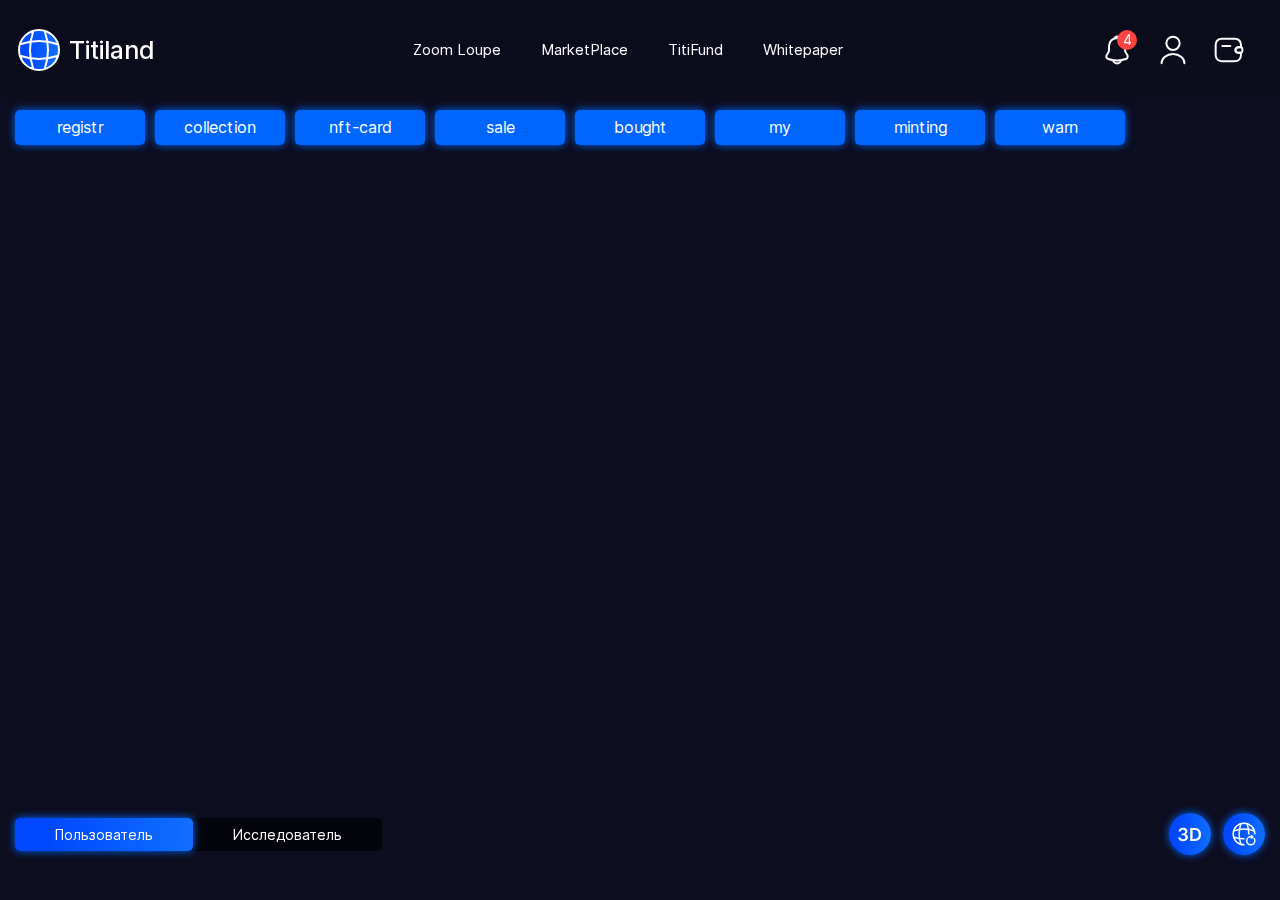
==== commit be229815: "fixes" ====
--- a/index.html
+++ b/index.html
@@ -27,7 +27,7 @@
                <a class="menu__item" href="titifund.html">TitiFund</a>
                <a class="menu__item" href="#">Whitepaper</a>
             </div>
-            <button class="header__button btn dn" >
+            <button class="header__button btn dn">
                Подключить кошелек
             </button>
             <div class="header__icons">
@@ -126,23 +126,26 @@
             </span>
             <style>
                .btns .btn {
-                  margin: 20px 20px 0 0;
-                  width: 200px;
+                  margin: 10px 10px 0 0;
+                  padding: 8px 0;
+                  text-align: center;
+                  width: 130px;
                }
+
                .main__container span {
-                  margin: 100px;
+                  margin: 100px 0;
                   display: flex;
                   flex-wrap: wrap;
                }
             </style>
          </div>
-         <div class="registration dn" >
+         <div class="registration dn">
             <div class="registration__title">Добро пожаловать!</div>
             <input type="text" name="nick" class="registration__nick" placeholder="Введите никнейм">
             <input type="text" name="email" class="registration__email" placeholder="Введите электронную почту">
             <button class="registration__button btn">Завершить регистрацию</button>
          </div>
-         <div class="collection dn" >
+         <div class="collection dn">
             <span class="closebtn"></span>
             <div class="collection__image bg-image">
                <img src="img/nft.png" alt="">
@@ -169,7 +172,7 @@
             </div>
             <div class="collection__button btn">Заминтить</div>
          </div>
-         <div class="nft-card dn" >
+         <div class="nft-card dn">
             <div class="closebtn"></div>
             <div class="nft-card__info">
                <div class="nft-card__status">Свободна</div>
@@ -187,7 +190,7 @@
                <img src="img/nft.png" alt="">
             </div>
          </div>
-         <div class="nft-card sale dn" >
+         <div class="nft-card sale dn">
             <div class="closebtn"></div>
             <div class="nft-card__info">
                <div class="nft-card__status">На продаже</div>
@@ -205,7 +208,7 @@
                <img src="img/nft.png" alt="">
             </div>
          </div>
-         <div class="nft-card bought dn" >
+         <div class="nft-card bought dn">
             <div class="closebtn"></div>
             <div class="nft-card__info">
                <div class="nft-card__status">Куплена</div>
@@ -240,7 +243,7 @@
                <img src="img/nft.png" alt="">
             </div>
          </div>
-         <div class="minting dn" >
+         <div class="minting dn">
             <div class="closebtn"></div>
             <div class="minting__container">
                <div class="minting__title">
@@ -257,7 +260,9 @@
                </div>
                <div class="minting__price">
                   <div class="minting__description">Cтоимость</div>
-                  <span class="minting__value">$150</span>
+                  <div class="minting__value--cont">
+                     <input type="number" class="minting__value" value="150" max="10000000" min="0">
+                  </div>
                </div>
                <div class="minting__button btn">
                   Заминтить
@@ -267,7 +272,7 @@
                </div>
             </div>
          </div>
-         <div class="warning dn" >
+         <div class="warning dn">
             <img src="img/warning.svg" alt="">
             <span>Что-то пошло не так</span>
          </div>
--- a/css/style.css
+++ b/css/style.css
@@ -596,12 +596,32 @@
     padding: 8px 20px;
   }
 
-  .footer__switch {
-    display: none;
-  }
-
   .footer__container {
     justify-content: center;
+    flex-direction: column-reverse;
+    gap: 20px;
+  }
+}
+
+@media screen and (max-width: 325px) {
+
+  .footer__user,
+  .footer__explorer {
+    cursor: pointer;
+    padding: 8px 0px;
+    text-align: center;
+    flex: 0 0 50%;
+  }
+
+  .footer__switch {
+    width: 100%;
+  }
+
+  @media (max-width: 260px) {
+    .footer__user,
+    .footer__explorer {
+      font-size: 10px;
+    }
   }
 }
 
@@ -1025,12 +1045,7 @@
   color: #BABABA;
 }
 
-span.minting__value {
-  font-weight: 700;
-  font-size: 16px;
-}
-
-input.minting__value {
+.minting__value {
   font-weight: 700;
   font-size: 16px;
   background: transparent;
@@ -1041,10 +1056,25 @@
   -moz-appearance: textfield;
 }
 
-input.minting__value::-webkit-inner-spin-button,
-input.minting__value::-webkit-outer-spin-button {
+.minting__value::-webkit-inner-spin-button,
+.minting__value::-webkit-outer-spin-button {
   display: none;
 }
+
+.minting__price .minting__value {
+  max-width: 100%;
+  width: 30px;
+}
+
+.minting__price .minting__value--cont {}
+
+.minting__price .minting__value--cont::before {
+  content: "$";
+  font-weight: 700;
+  font-size: 16px;
+  color: #fcfcfc;
+}
+
 
 .minting__count .minting__value {
   margin: 0 10px;
@@ -1194,6 +1224,8 @@
   font-size: 14px;
   line-height: calc(17/14);
   color: #787878;
+
+  margin: 4px 0 0 0;
 }
 
 .wallet__value {
@@ -1201,7 +1233,7 @@
   font-size: 18px;
   line-height: calc(22/18);
 
-  margin: 28px 0 16px 0;
+  margin: 28px 0;
 }
 
 .wallet__button {
@@ -1858,18 +1890,11 @@
   background: #8993a1;
   margin: 28px 0 0 0;
   -webkit-touch-callout: none;
-  /* iOS Safari */
   -webkit-user-select: none;
-  /* Safari */
   -khtml-user-select: none;
-  /* Konqueror HTML */
   -moz-user-select: none;
-  /* Old versions of Firefox */
   -ms-user-select: none;
-  /* Internet Explorer/Edge */
   user-select: none;
-  /* Non-prefixed version, currently
-                                  supported by Chrome, Edge, Opera and Firefox */
 }
 
 .filter__slider-progress {
@@ -2343,6 +2368,7 @@
     bottom: 0;
     width: 100%;
   }
+
   .filter.active {
     transform: translateY(0);
   }
@@ -2534,4 +2560,19 @@
   .p-menu__item:not(.active):active {
     color: #BABABA;
   }
+}
+
+
+@media screen and (max-height: 425px) and (orientation: landscape) {
+  .popup-for-landsacape {
+    top: 0;
+    bottom: 0;
+    height: 100%;
+    right: 15px;
+  }
+
+  .wallet__body.popup-for-landsacape {
+    bottom: auto;
+    height: auto;
+  }
 }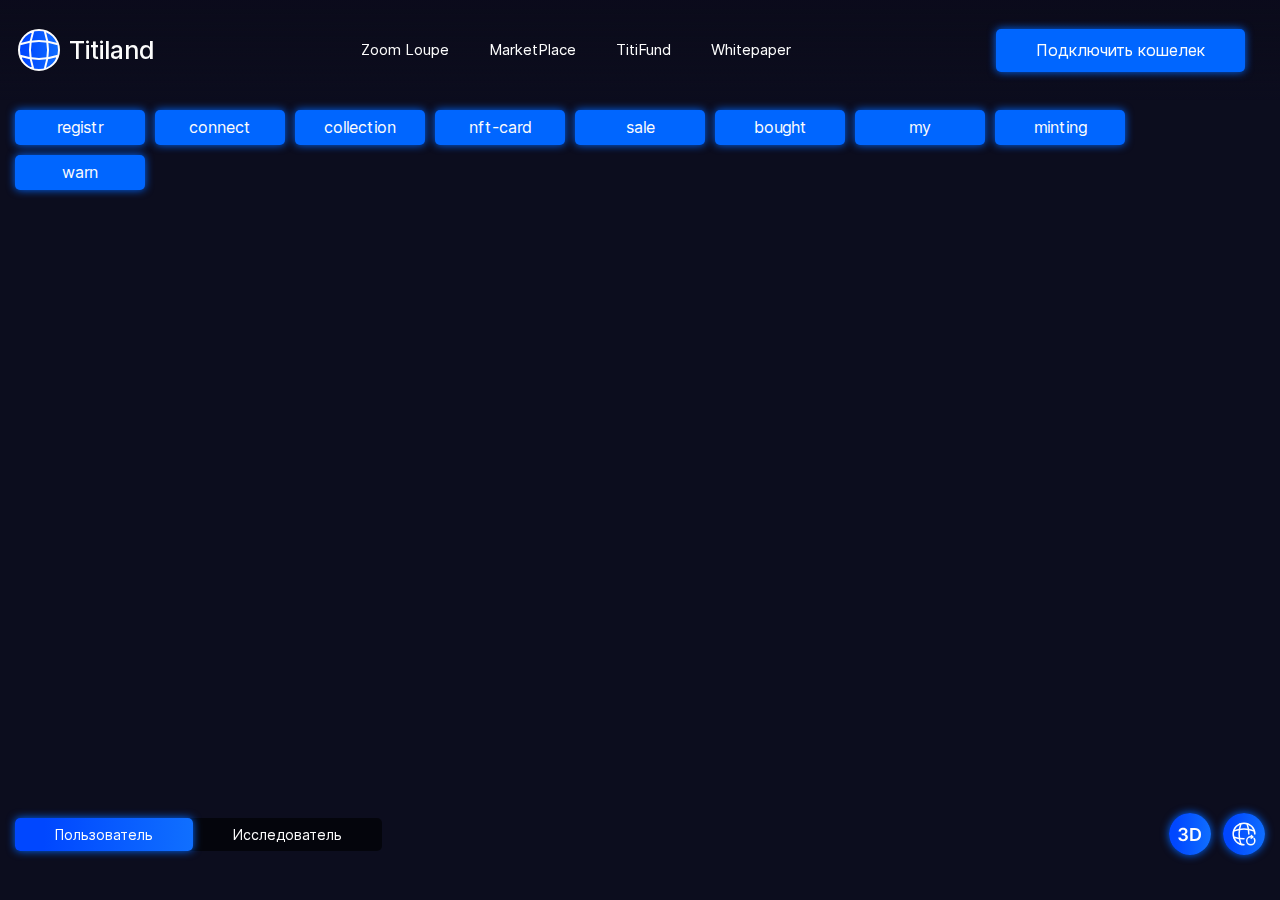
==== commit 9b717c00: "add connection popup" ====
--- a/index.html
+++ b/index.html
@@ -27,10 +27,15 @@
                <a class="menu__item" href="titifund.html">TitiFund</a>
                <a class="menu__item" href="#">Whitepaper</a>
             </div>
-            <button class="header__button btn dn">
-               Подключить кошелек
-            </button>
-            <div class="header__icons">
+           <div class="header__icons">
+               <button class="header__button btn">
+                  Подключить кошелек
+               </button>
+               <button class="header__login">
+                  <img src="img/login.svg" alt="Login">
+               </button>
+           </div>
+            <div class="header__icons dn">
                <a class="header__notification">
                   <img src="img/notification.svg" alt="">
                   <span>4</span>
@@ -41,7 +46,6 @@
                <a class="header__wallet">
                   <img src="img/wallet.svg" alt="">
                </a>
-
             </div>
             <div class="burger">
                <span class="bar-top"></span>
@@ -116,6 +120,7 @@
             </div>
             <span class="btns">
                <button class="btn registr">registr</button>
+               <button class="btn connect">connect</button>
                <button class="btn collect">collection</button>
                <button class="btn nft">nft-card</button>
                <button class="btn sale">sale</button>
@@ -141,9 +146,30 @@
          </div>
          <div class="registration dn">
             <div class="registration__title">Добро пожаловать!</div>
-            <input type="text" name="nick" class="registration__nick" placeholder="Введите никнейм">
+            <input type="text" name="nick" class="registration__nick error" placeholder="Введите никнейм">
+            <span class="error-text">Что-то не так</span>
             <input type="text" name="email" class="registration__email" placeholder="Введите электронную почту">
+            <span class="error-text"></span>
             <button class="registration__button btn">Завершить регистрацию</button>
+         </div>
+         <div class="connection dn">
+            <div class="closebtn"></div>
+            <div class="connection__title">Подключите кошелек</div>
+            <div class="connection__text">Для продолжения регистрации</div>
+            <div class="connection__buttons">
+               <button class="connection__btn">
+                  <img src="img/connection/wallet.svg" alt="Wallet button">
+                  Wallet Connect
+               </button>
+               <button class="connection__btn">
+                  <img src="img/connection/coinbase.svg" alt="Coinbase button">
+                  Coinbase
+               </button>
+               <button class="connection__btn">
+                  <img src="img/connection/MetaMask.png" alt="MetaMask button">
+                  Metamask
+               </button>
+            </div>
          </div>
          <div class="collection dn">
             <span class="closebtn"></span>
@@ -299,4 +325,4 @@
 <script src="js/open.js"></script>
 <script src="js/minting.js"></script>
 
-</html>+</html>
--- a/css/style.css
+++ b/css/style.css
@@ -414,6 +414,12 @@
   gap: 24px;
 }
 
+.header__login {
+  display: none;
+  background: none;
+  border: 0;
+}
+
 .header__notification {
   position: relative;
 }
@@ -437,6 +443,15 @@
 
 .header__icons a {
   cursor: pointer;
+}
+
+@media screen and (max-width:550px) {
+  .header__login {
+    display: block;
+  }
+  .header__button {
+    display: none;
+  }
 }
 
 @media screen and (max-width:425px) {
@@ -656,19 +671,42 @@
 }
 
 .registration input {
-  margin: 0 0 12px 0;
+  margin: 12px 0 0 0;
   font-weight: 400;
   font-size: 16px;
   line-height: calc(19/16);
-  color: #fcfcfc;
+  color: #BABABA;
 
   padding: 12px 0 12px 20px;
   background: #161B28;
+  border: 1px solid transparent;
   border-radius: 5px;
+  transition: all 0.3s ease;
+}
+.registration input:focus {
+  border: 1px solid #0066FF;
+  color: #fcfcfc;
+}
+.registration input.error {
+  border: 1px solid #CC2B2B;
+}
+.error-text {
+  display: none;
+  max-width: 330px;
+  width: 100%;
+  margin: 4px auto 0 auto;
+  align-self: start;
+  margin-top: 6px;
+  color: #CC2B2B;
+  font-size: 14px;
+  line-height: 17px;
+}
+.registration input.error + span {
+  display: block;
 }
 
 .registration__button {
-  margin: 12px 0 0 0;
+  margin: 24px 0 0 0;
   padding: 12px 0;
 
   text-align: center;
@@ -697,6 +735,77 @@
 }
 
 /*///////////////////////// Регистрация /////////////////////////*/
+/*
+//
+*/
+/*///////////////////////// Подключение /////////////////////////*/
+.connection{
+  position: absolute;
+  z-index: 5;
+  top: 50%;
+  left: 50%;
+  transform: translate(-50%, -50%);
+
+  width: min(570px, 90%);
+  padding: 60px 16px;
+
+  display: flex;
+  flex-direction: column;
+  align-items: center;
+
+  background: rgba(5, 5, 12, 0.98);
+  border-radius: 20px;
+}
+
+.connection__title {
+  font-weight: 500;
+  font-size: 26px;
+  line-height: clac(31/26);
+  margin: 0 0 4px 0;
+}
+
+.connection__text {
+  font-weight: 500;
+  font-size: 18px;
+  line-height: calc(22/18);
+  color: #787878;
+}
+
+.connection__buttons {
+  margin: 28px 0 0 0;
+  width: 100%;
+  max-width: 330px;
+}
+
+.connection__btn {
+  padding: 8px 20px;
+  background: #161B28;
+  border-radius: 5px;
+  display: flex;
+  align-items: center;
+  gap: 12px;
+  width: 100%;
+  margin: 0 0 12px 0;
+
+  font-size: 16px;
+  line-height: 19px;
+  color: #FCFCFC;
+}
+
+.connection__btn:hover {
+  background: #161b28a9;
+}
+
+@media screen and (max-width: 550px) {
+  .connection {
+    padding: 60px 16px;
+  }
+
+  .connection__title {
+    font-size: 20px;
+  }
+}
+/*///////////////////////// Подключение /////////////////////////*/
 /*
 //
 */
@@ -2168,7 +2277,6 @@
   background: #06060F;
   border-radius: 20px;
   padding: 30px;
-
 }
 
 .item-inventory__image {
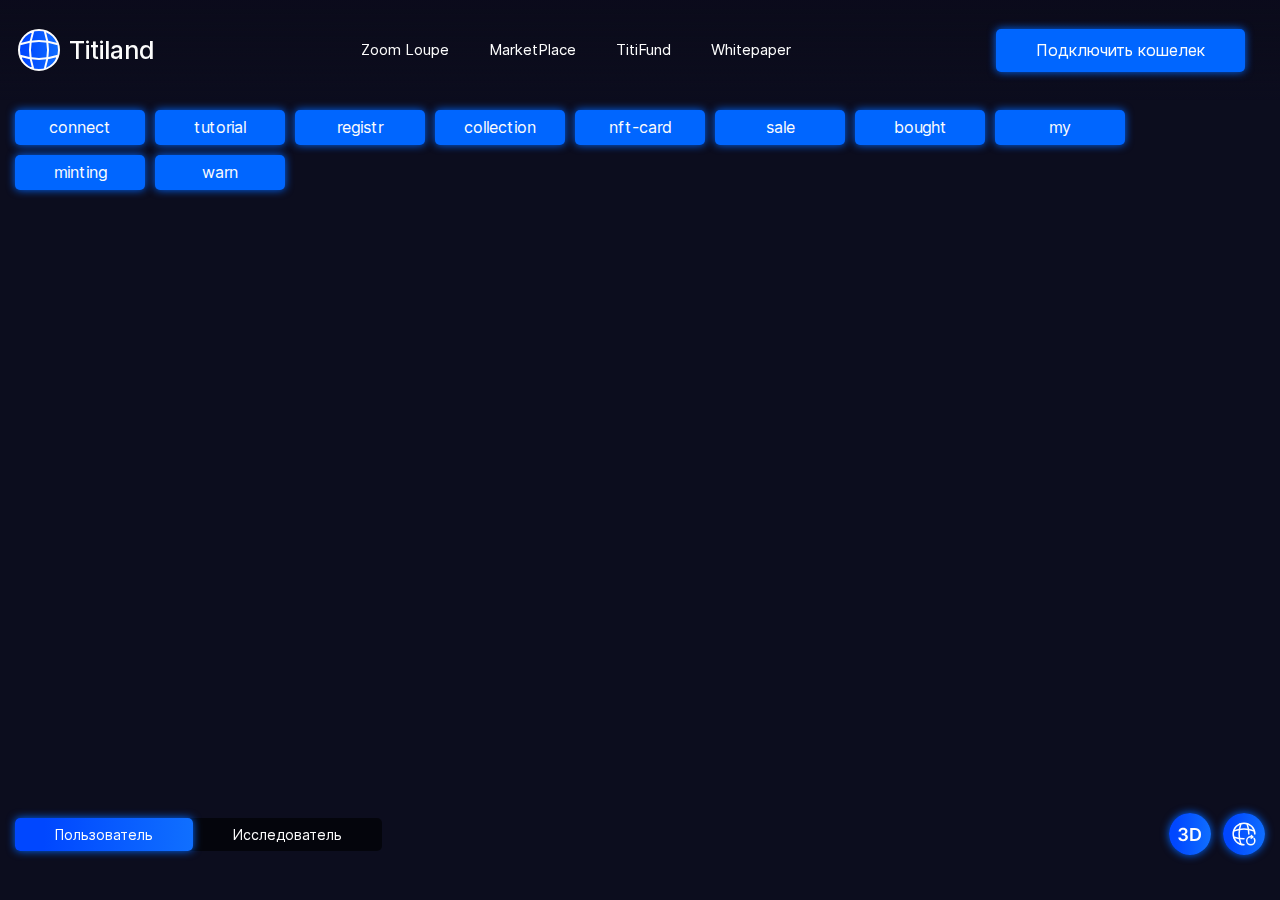
==== commit d9bdd599: "add tutorial popup" ====
--- a/index.html
+++ b/index.html
@@ -119,8 +119,9 @@
                </div>
             </div>
             <span class="btns">
+               <button class="btn connect">connect</button>
+               <button class="btn tutor">tutorial</button>
                <button class="btn registr">registr</button>
-               <button class="btn connect">connect</button>
                <button class="btn collect">collection</button>
                <button class="btn nft">nft-card</button>
                <button class="btn sale">sale</button>
@@ -302,6 +303,25 @@
             <img src="img/warning.svg" alt="">
             <span>Что-то пошло не так</span>
          </div>
+         <div class="tutorial dn">
+            <div class="tutorial__container">
+               <div class="tutorial__popup">
+                  <div class="tutorial__header">
+                     <div class="tutorial__name">Панель иконок</div>
+                     <div class="tutorial__step">1/5</div>
+                  </div>
+                  <div class="tutorial__text">
+                     Тут хранятся уведомления, кошелек, а также зайти в профиль, где отображены ваши NFT.
+                  </div>
+                  <div class="tutorial__button btn">
+                     Далее
+                  </div>
+                  <span class="tutorial__arrow top-right"> <!-- top-left bottom-left bottom-right -->
+                     <img src="img/tutorial-arrow.svg" alt="">
+                  </span>
+               </div>
+            </div>
+         </div>
       </main>
       <footer class="footer">
          <div class="footer__container">
--- a/css/style.css
+++ b/css/style.css
@@ -804,8 +804,104 @@
   .connection__title {
     font-size: 20px;
   }
+
+  .connection__text {
+    font-size: 14px;
+  }
 }
 /*///////////////////////// Подключение /////////////////////////*/
+/*
+//
+*/
+/*///////////////////////// Tutorial /////////////////////////*/
+.tutorial {
+  position: absolute;
+  top: 0;
+  left: 0;
+  width: 100%;
+  height: 100%;
+  background: rgba(22, 27, 40, 0.7);
+
+  z-index: 16;
+}
+
+.tutorial__container {
+  position: relative;
+  height: 100%;
+  width: 100%;
+}
+
+.tutorial__popup {
+  margin: 0 20px;
+  position: absolute;
+  background: rgba(5, 5, 12, 0.98);
+  border-radius: 20px;
+  padding: 30px;
+  max-width: 480px;
+  top: 120px;
+  right: 0;
+}
+
+.tutorial__header {
+  display: flex;
+  align-items: center;
+  justify-content: space-between;
+  gap: 15px;
+}
+
+.tutorial__name {
+  font-weight: 600;
+  font-size: 22px;
+  line-height: calc(27/22);
+}
+
+.tutorial__step {
+  font-weight: 600;
+  font-size: 22px;
+  line-height: calc(27/22);
+
+  color: #0066FF;
+}
+
+.tutorial__text {
+  font-size: 18px;
+  line-height: calc(22/18);
+  color: #787878;
+  margin: 6px 0 0 0;
+  max-width: calc(100% - 50px);
+}
+
+.tutorial__button {
+  margin: 28px 0 0 0;
+}
+
+.tutorial__arrow {
+  position: absolute;
+  width: 39px;
+  height: 45px;
+}
+.tutorial__arrow.top-left {
+  top: -26px;
+  left: 35px;
+}
+.tutorial__arrow.top-right {
+  top: -26px;
+  right: 35px;
+}
+.tutorial__arrow.bottom-left {
+  bottom: -26px;
+  left: 35px;
+}
+.tutorial__arrow.bottom-right {
+  bottom: -26px;
+  right: 35px;
+}
+
+.tutorial__arrow img {
+  width: 100%;
+  object-fit: contain;
+}
+/*///////////////////////// Tutorial /////////////////////////*/
 /*
 //
 */
